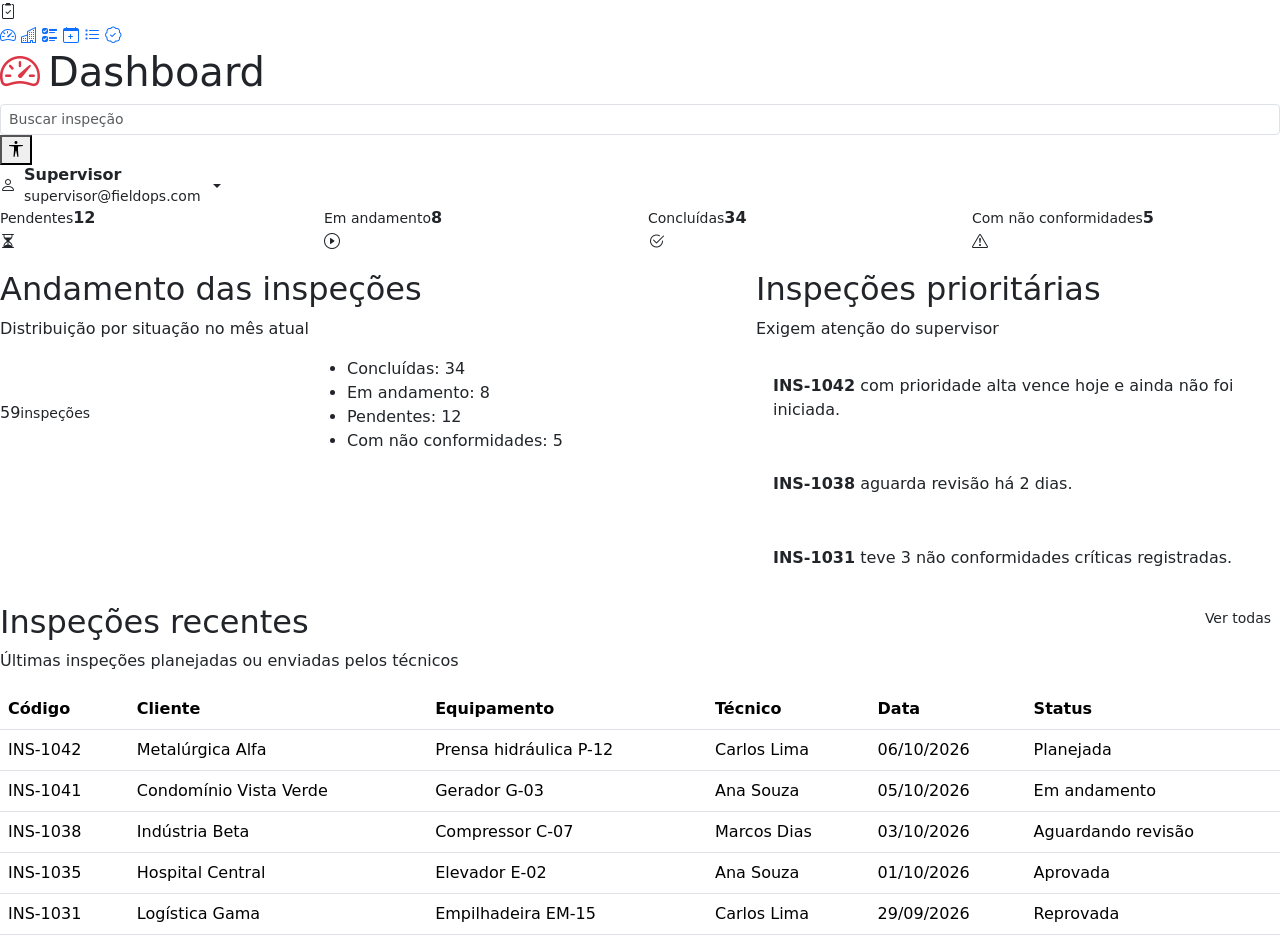
==== dashboard/index.html @ f74106a7 "adiciona pasta dashboard" ====
<!DOCTYPE html>
<html lang="pt-br">
<head>
  <meta charset="UTF-8">
  <meta name="viewport" content="width=device-width, initial-scale=1">
  <title>Dashboard | Field Ops</title>
  <link rel="preconnect" href="https://fonts.googleapis.com">
  <link href="https://fonts.googleapis.com/css2?family=Poppins:wght@400;500;600;700&display=swap" rel="stylesheet">
  <link href="https://cdn.jsdelivr.net/npm/bootstrap@5.3.3/dist/css/bootstrap.min.css" rel="stylesheet">
  <link href="https://cdn.jsdelivr.net/npm/bootstrap-icons@1.11.3/font/bootstrap-icons.min.css" rel="stylesheet">
  <link href="css/style.css" rel="stylesheet">
</head>
<body>

<nav class="sidebar" aria-label="Menu principal">
  <div class="logo"><i class="bi bi-clipboard2-check"></i></div>
  <a href="index.html" class="active" title="Dashboard"><i class="bi bi-speedometer2"></i></a>
  <a href="#" title="Clientes, locais e equipamentos"><i class="bi bi-buildings"></i></a>
  <a href="#" title="Modelos de checklist"><i class="bi bi-ui-checks"></i></a>
  <a href="#" title="Planejar inspeção"><i class="bi bi-calendar-plus"></i></a>
  <a href="#" title="Acompanhamento"><i class="bi bi-list-task"></i></a>
  <a href="#" title="Revisão"><i class="bi bi-patch-check"></i></a>
</nav>

<main class="main">
  <header class="topbar">
    <h1><i class="bi bi-speedometer2 text-danger me-2"></i>Dashboard</h1>
    <input class="form-control form-control-sm search" type="search" placeholder="Buscar inspeção" aria-label="Buscar">
    <button class="icon-btn" data-bs-toggle="modal" data-bs-target="#acessibilidade" title="Acessibilidade" aria-label="Acessibilidade"><i class="bi bi-universal-access"></i></button>
    <div class="dropdown">
      <a class="d-flex align-items-center gap-2 text-decoration-none text-reset dropdown-toggle" href="#" data-bs-toggle="dropdown">
        <span class="avatar"><i class="bi bi-person"></i></span>
        <span class="lh-sm d-none d-sm-block"><strong>Supervisor</strong> <span class="badge badge-free">Admin</span><br><small class="text-muted-fo">supervisor@fieldops.com</small></span>
      </a>
      <ul class="dropdown-menu dropdown-menu-end">
        <li><a class="dropdown-item" href="#">Meu perfil</a></li>
        <li><a class="dropdown-item" href="#">Sair</a></li>
      </ul>
    </div>
  </header>

  <!-- indicadores -->
  <section class="row g-3 mb-3" aria-label="Indicadores">
    <div class="col-6 col-lg-3"><div class="panel kpi"><div><small>Pendentes</small><strong>12</strong></div><span class="ico"><i class="bi bi-hourglass-split"></i></span></div></div>
    <div class="col-6 col-lg-3"><div class="panel kpi"><div><small>Em andamento</small><strong>8</strong></div><span class="ico"><i class="bi bi-play-circle"></i></span></div></div>
    <div class="col-6 col-lg-3"><div class="panel kpi"><div><small>Concluídas</small><strong>34</strong></div><span class="ico"><i class="bi bi-check2-circle"></i></span></div></div>
    <div class="col-6 col-lg-3"><div class="panel kpi"><div><small>Com não conformidades</small><strong>5</strong></div><span class="ico"><i class="bi bi-exclamation-triangle"></i></span></div></div>
  </section>

  <div class="row g-3 mb-3">
    <!-- rosca -->
    <section class="col-lg-7">
      <div class="panel">
        <h2>Andamento das inspeções</h2>
        <p class="sub">Distribuição por situação no mês atual</p>
        <div class="row align-items-center g-3">
          <div class="col-sm-5"><div class="donut" role="img" aria-label="59 inspeções no total"><span>59<small>inspeções</small></span></div></div>
          <div class="col-sm-7">
            <ul class="legend">
              <li><i style="background:var(--c-done)"></i>Concluídas: 34</li>
              <li><i style="background:var(--c-run)"></i>Em andamento: 8</li>
              <li><i style="background:var(--c-pend)"></i>Pendentes: 12</li>
              <li><i style="background:var(--c-nc)"></i>Com não conformidades: 5</li>
            </ul>
          </div>
        </div>
      </div>
    </section>

    <!-- alertas -->
    <section class="col-lg-5">
      <div class="panel">
        <h2>Inspeções prioritárias</h2>
        <p class="sub">Exigem atenção do supervisor</p>
        <div class="alert alert-fo"><strong>INS-1042</strong> com prioridade alta vence hoje e ainda não foi iniciada.</div>
        <div class="alert alert-fo"><strong>INS-1038</strong> aguarda revisão há 2 dias.</div>
        <div class="alert alert-fo mb-0"><strong>INS-1031</strong> teve 3 não conformidades críticas registradas.</div>
      </div>
    </section>
  </div>

  <!-- recentes -->
  <section class="panel">
    <div class="d-flex justify-content-between align-items-start flex-wrap gap-2">
      <div><h2>Inspeções recentes</h2><p class="sub">Últimas inspeções planejadas ou enviadas pelos técnicos</p></div>
      <a href="#" class="btn btn-brand btn-sm">Ver todas</a>
    </div>
    <div class="table-responsive">
      <table class="table align-middle">
        <thead><tr><th>Código</th><th>Cliente</th><th>Equipamento</th><th>Técnico</th><th>Data</th><th>Status</th></tr></thead>
        <tbody>
          <tr><td>INS-1042</td><td>Metalúrgica Alfa</td><td>Prensa hidráulica P-12</td><td>Carlos Lima</td><td>06/10/2026</td><td><span class="st st-plan">Planejada</span></td></tr>
          <tr><td>INS-1041</td><td>Condomínio Vista Verde</td><td>Gerador G-03</td><td>Ana Souza</td><td>05/10/2026</td><td><span class="st st-run">Em andamento</span></td></tr>
          <tr><td>INS-1038</td><td>Indústria Beta</td><td>Compressor C-07</td><td>Marcos Dias</td><td>03/10/2026</td><td><span class="st st-rev">Aguardando revisão</span></td></tr>
          <tr><td>INS-1035</td><td>Hospital Central</td><td>Elevador E-02</td><td>Ana Souza</td><td>01/10/2026</td><td><span class="st st-ok">Aprovada</span></td></tr>
          <tr><td>INS-1031</td><td>Logística Gama</td><td>Empilhadeira EM-15</td><td>Carlos Lima</td><td>29/09/2026</td><td><span class="st st-bad">Reprovada</span></td></tr>
        </tbody>
      </table>
    </div>
  </section>
</main>

<!-- acessibilidade -->
<div class="modal fade" id="acessibilidade" tabindex="-1" aria-labelledby="acessTitulo" aria-hidden="true">
  <div class="modal-dialog modal-dialog-centered modal-sm">
    <div class="modal-content">
      <div class="modal-header border-0">
        <h2 class="modal-title fs-6 fw-bold" id="acessTitulo">Acessibilidade</h2>
        <button type="button" class="btn-close" data-bs-dismiss="modal" aria-label="Fechar"></button>
      </div>
      <div class="modal-body pt-0">
        <div class="form-check form-switch">
          <input class="form-check-input" type="checkbox" role="switch" id="darkSwitch">
          <label class="form-check-label" for="darkSwitch">Modo escuro</label>
        </div>
      </div>
    </div>
  </div>
</div>

<script src="https://cdn.jsdelivr.net/npm/bootstrap@5.3.3/dist/js/bootstrap.bundle.min.js"></script>
</body>
</html>
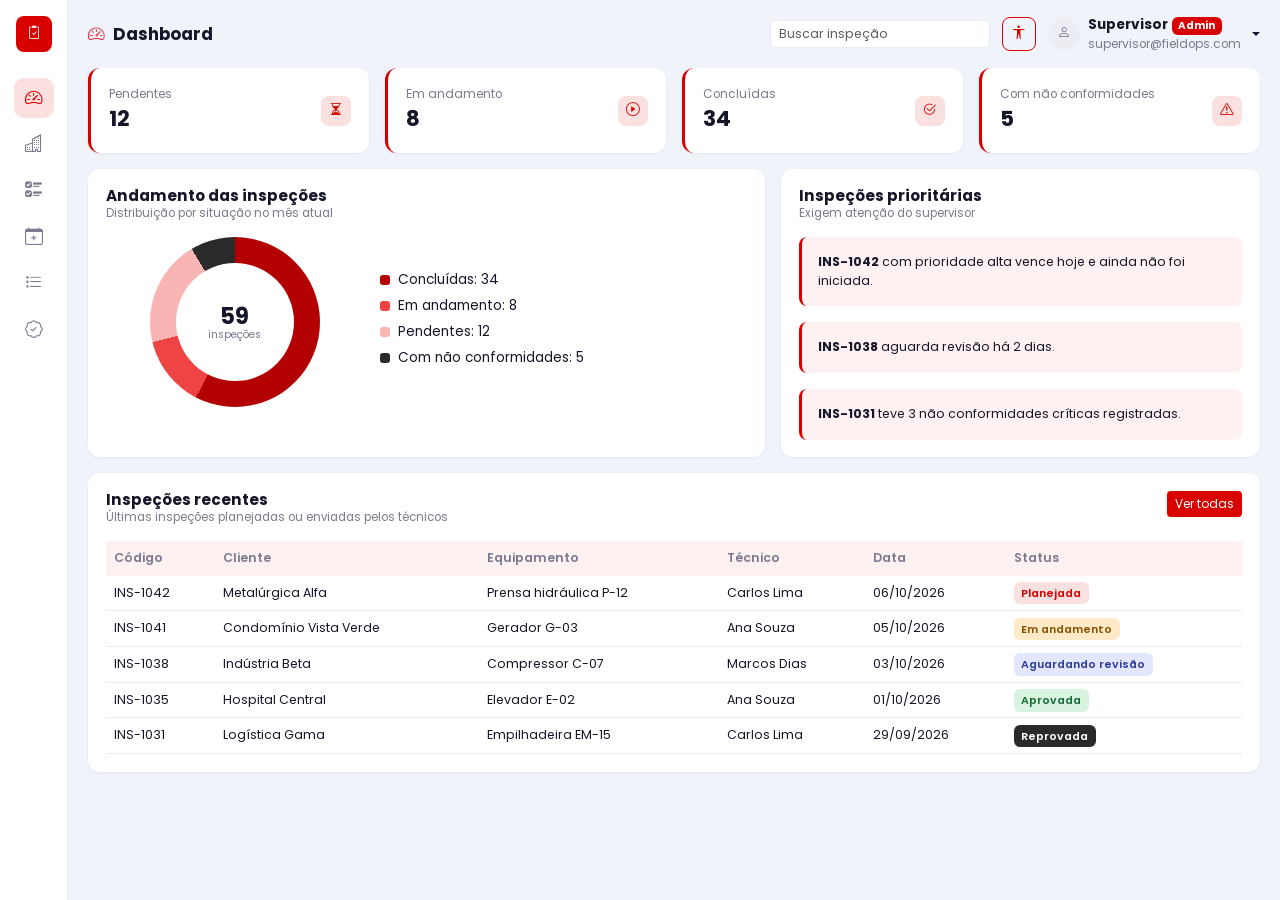
==== commit ebb6bfa1: "corrige caminho do css" ====
--- a/dashboard/index.html
+++ b/dashboard/index.html
@@ -8,7 +8,7 @@
   <link href="https://fonts.googleapis.com/css2?family=Poppins:wght@400;500;600;700&display=swap" rel="stylesheet">
   <link href="https://cdn.jsdelivr.net/npm/bootstrap@5.3.3/dist/css/bootstrap.min.css" rel="stylesheet">
   <link href="https://cdn.jsdelivr.net/npm/bootstrap-icons@1.11.3/font/bootstrap-icons.min.css" rel="stylesheet">
-  <link href="css/style.css" rel="stylesheet">
+  <link href="style.css" rel="stylesheet">
 </head>
 <body>
 
--- a/dashboard/style.css
+++ b/dashboard/style.css
@@ -0,0 +1,70 @@
+:root{
+  --bg:#f1f3fb;--surface:#fff;--surface-2:#fdf1f1;--text:#16162a;--muted:#7a7a90;
+  --line:#ececf3;--brand:#d90000;--brand-soft:#fbe0e0;--shadow:0 1px 3px rgba(20,20,50,.06);
+  --c-done:#b30000;--c-run:#ef4444;--c-pend:#f9b4b4;--c-nc:#2a2a2a;
+}
+body:has(#darkSwitch:checked){
+  --bg:#2b2b2b;--surface:#0c0c0c;--surface-2:#1a1a1a;--text:#f5f5f5;--muted:#9a9a9a;
+  --line:#242424;--brand-soft:#3a0a0a;--shadow:none;--c-pend:#7a2a2a;--c-nc:#e8e8e8;
+}
+body{font-family:'Poppins',system-ui,sans-serif;background:var(--bg);color:var(--text);font-size:.85rem}
+.text-muted-fo{color:var(--muted)!important}
+
+/* sidebar */
+.sidebar{position:fixed;inset:0 auto 0 0;width:68px;background:var(--surface);border-right:1px solid var(--line);
+  display:flex;flex-direction:column;align-items:center;padding:1rem 0;gap:.4rem;z-index:20}
+.logo{width:36px;height:36px;border-radius:8px;background:var(--brand);color:#fff;display:grid;place-items:center;margin-bottom:1.2rem}
+.sidebar a{width:40px;height:40px;border-radius:10px;display:grid;place-items:center;color:var(--muted);text-decoration:none;font-size:1.1rem}
+.sidebar a:hover{background:var(--brand-soft);color:var(--brand)}
+.sidebar a.active{background:var(--brand-soft);color:var(--brand)}
+.sidebar a:focus-visible,.btn:focus-visible{outline:2px solid var(--brand);outline-offset:2px}
+
+/* topo */
+.main{margin-left:68px;padding:0 1.25rem 2rem}
+.topbar{display:flex;align-items:center;gap:.75rem;padding:1rem 0;flex-wrap:wrap}
+.topbar h1{font-size:1.05rem;font-weight:700;margin:0;flex:1}
+.search{max-width:220px;background:var(--surface);border:1px solid var(--line);color:var(--text);font-size:.78rem}
+.icon-btn{border:1px solid var(--brand);color:var(--brand);background:transparent;border-radius:8px;width:34px;height:34px}
+.icon-btn:hover{background:var(--brand);color:#fff}
+.badge-free{background:var(--brand);color:#fff;font-size:.65rem}
+.avatar{width:32px;height:32px;border-radius:50%;background:var(--line);display:grid;place-items:center;color:var(--muted)}
+
+/* cards */
+.panel{background:var(--surface);border-radius:12px;box-shadow:var(--shadow);padding:1.1rem;height:100%}
+.panel h2{font-size:.95rem;font-weight:700;margin:0}
+.panel .sub{color:var(--muted);font-size:.72rem;margin-bottom:.9rem}
+.kpi{border-left:3px solid var(--brand);display:flex;justify-content:space-between;align-items:center}
+.kpi small{color:var(--muted);display:block}
+.kpi strong{font-size:1.35rem}
+.kpi .ico{width:30px;height:30px;border-radius:8px;background:var(--brand-soft);color:var(--brand);display:grid;place-items:center}
+
+/* rosca */
+.donut{width:170px;aspect-ratio:1;border-radius:50%;margin:0 auto;position:relative;
+  background:conic-gradient(var(--c-done) 0 57.6%,var(--c-run) 0 71.2%,var(--c-pend) 0 91.5%,var(--c-nc) 0 100%)}
+.donut::after{content:"";position:absolute;inset:26px;background:var(--surface);border-radius:50%}
+.donut span{position:absolute;inset:0;display:grid;place-content:center;text-align:center;z-index:1;font-weight:700;font-size:1.4rem;line-height:1.1}
+.donut span small{font-size:.65rem;font-weight:400;color:var(--muted)}
+.legend li{display:flex;align-items:center;gap:.5rem;margin-bottom:.35rem;list-style:none}
+.legend i{width:10px;height:10px;border-radius:3px;display:inline-block}
+.legend{padding:0;margin:0}
+
+/* tabela */
+.table{--bs-table-bg:transparent;--bs-table-color:var(--text);--bs-table-border-color:var(--line);font-size:.78rem;margin:0}
+.table thead th{background:var(--surface-2);color:var(--muted);font-weight:600;border:0}
+.table td{vertical-align:middle}
+.st{font-size:.68rem;font-weight:600;padding:.35em .7em;border-radius:6px}
+.st-plan{background:var(--brand-soft);color:var(--brand)}
+.st-run{background:#ffe9c7;color:#8a5200}
+.st-rev{background:#e2e6ff;color:#2d3a9a}
+.st-ok{background:#d9f3e1;color:#146c34}
+.st-bad{background:var(--c-nc);color:#fff}
+body:has(#darkSwitch:checked) .st-bad{color:#0c0c0c}
+.btn-brand{background:var(--brand);color:#fff;border:0;font-size:.75rem}
+.btn-brand:hover{background:#b30000;color:#fff}
+
+/* alertas */
+.alert-fo{background:var(--surface-2);border:0;border-left:3px solid var(--brand);color:var(--text);font-size:.78rem;border-radius:8px}
+.modal-content{background:var(--surface);color:var(--text)}
+.btn-close{filter:var(--close-filter,none)}
+body:has(#darkSwitch:checked) .btn-close{filter:invert(1)}
+.form-check-input:checked{background-color:var(--brand);border-color:var(--brand)}
